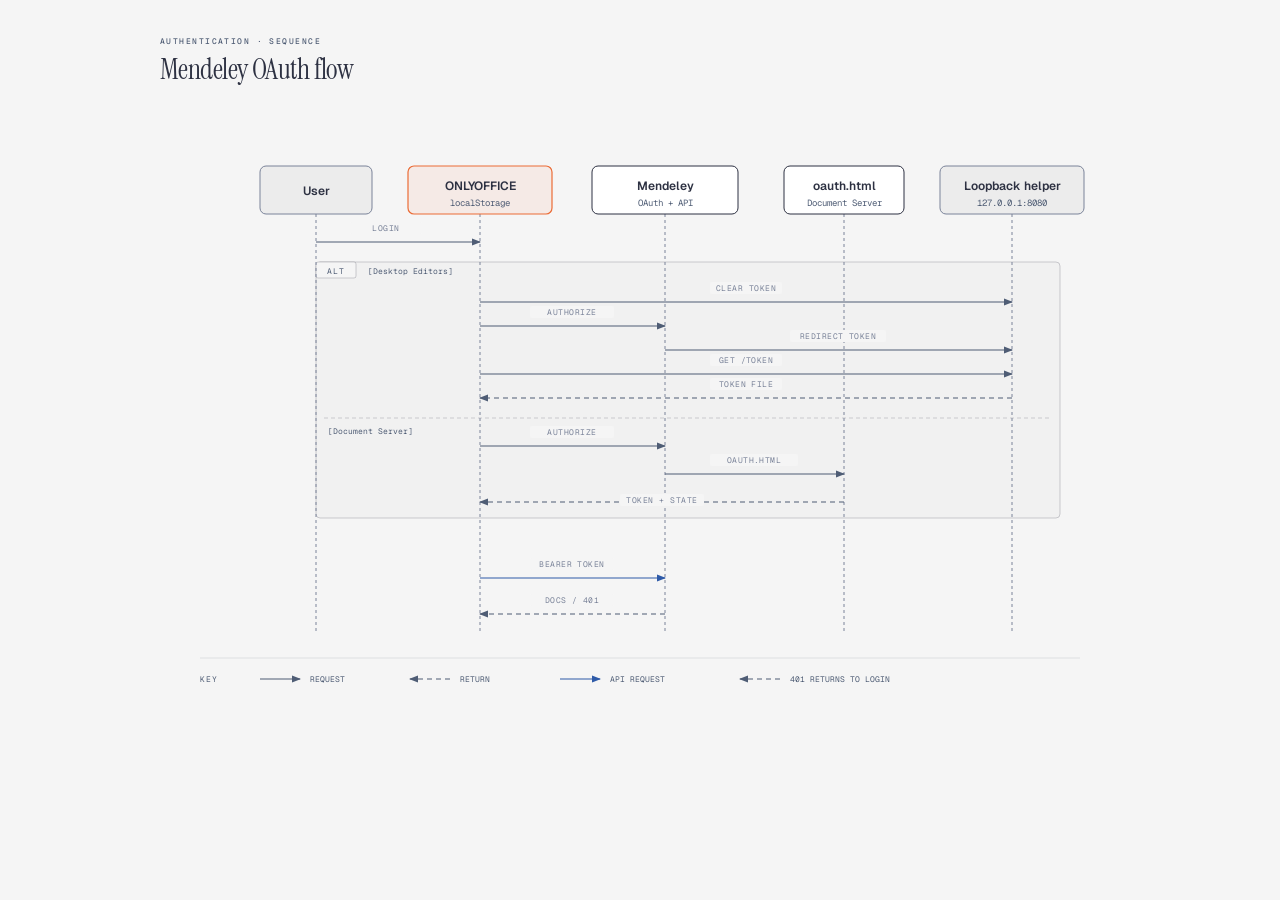
==== docs/mendeley-auth-sequence.html @ 27f3f656 "docs: polish README presentation" ====
<!DOCTYPE html>
<html lang="en">
<head>
  <meta charset="UTF-8">
  <meta name="viewport" content="width=device-width, initial-scale=1.0">
  <title>Mendeley OAuth flow</title>
  <link href="https://fonts.googleapis.com/css2?family=Instrument+Serif:ital@0;1&family=Geist:wght@400;500;600&family=Geist+Mono:wght@400;500;600&family=Noto+Serif:ital@0;1&family=Noto+Sans+KR:wght@400;500;600&family=Noto+Serif+KR:wght@400&family=Noto+Sans+TC:wght@400;500;600&family=Noto+Serif+TC:wght@400&display=swap" rel="stylesheet">
  <style>
    *, *::before, *::after { box-sizing: border-box; margin: 0; padding: 0; }
    :root {
      --paper: #f5f5f5;
      --ink: #2d3142;
      --muted: #4f5d75;
      --soft: #7a8399;
      --rule: rgba(45,49,66,0.12);
      --accent: #eb6c36;
      --link: #2e5aa8;
      --sans: 'Geist', system-ui, sans-serif;
      --serif: 'Instrument Serif', 'Noto Serif', 'Noto Serif KR', serif;
      --mono: 'Geist Mono', ui-monospace, monospace;
    }
    body { min-height: 100vh; padding: 36px 24px; background: var(--paper); color: var(--ink); font-family: var(--sans); }
    main { width: 100%; max-width: 960px; margin: 0 auto; }
    .eyebrow { margin-bottom: 8px; color: var(--muted); font: 500 8px var(--mono); letter-spacing: .18em; text-transform: uppercase; }
    h1 { margin-bottom: 20px; font: 400 28px/1.15 var(--serif); letter-spacing: -.02em; }
    .diagram-container { width: 100%; overflow-x: auto; }
    svg { display: block; width: 100%; min-width: 960px; }
    @media print { .diagram-container { overflow-x: visible; } svg { min-width: 0; } }
  </style>
</head>
<body>
  <main>
    <p class="eyebrow">Authentication · Sequence</p>
    <h1>Mendeley OAuth flow</h1>
    <div class="diagram-container">
      <svg viewBox="0 0 960 600" xmlns="http://www.w3.org/2000/svg" role="img" aria-labelledby="mendeley-auth-title mendeley-auth-desc">
        <title id="mendeley-auth-title">Mendeley OAuth flow</title>
        <desc id="mendeley-auth-desc">Shows Desktop Editors and Document Server OAuth callbacks, token storage, and authenticated Mendeley API access.</desc>
        <defs>
          <marker id="mendeley-auth-arrow" markerWidth="8" markerHeight="6" refX="7" refY="3" orient="auto"><polygon points="0 0, 8 3, 0 6" fill="#4f5d75"/></marker>
          <marker id="mendeley-auth-arrow-return" markerWidth="8" markerHeight="6" refX="7" refY="3" orient="auto"><polygon points="0 0, 8 3, 0 6" fill="#4f5d75"/></marker>
          <marker id="mendeley-auth-arrow-link" markerWidth="8" markerHeight="6" refX="7" refY="3" orient="auto"><polygon points="0 0, 8 3, 0 6" fill="#2e5aa8"/></marker>
          <marker id="mendeley-auth-arrow-accent" markerWidth="8" markerHeight="6" refX="7" refY="3" orient="auto"><polygon points="0 0, 8 3, 0 6" fill="#eb6c36"/></marker>
        </defs>
        <rect width="960" height="600" fill="#f5f5f5"/>

        <g>
          <rect x="156" y="156" width="744" height="256" rx="4" fill="rgba(45,49,66,0.02)" stroke="rgba(45,49,66,0.22)"/>
          <rect x="156" y="156" width="40" height="16" rx="2" fill="#f5f5f5" stroke="rgba(45,49,66,0.22)"/>
          <text x="176" y="168" fill="#4f5d75" font-family="'Geist Mono',monospace" font-size="8" text-anchor="middle" letter-spacing=".12em">ALT</text>
          <text x="208" y="168" fill="#4f5d75" font-family="'Geist Mono',monospace" font-size="8">[Desktop Editors]</text>
          <line x1="164" y1="312" x2="892" y2="312" stroke="rgba(45,49,66,0.20)" stroke-dasharray="4,3"/>
          <text x="168" y="328" fill="#4f5d75" font-family="'Geist Mono',monospace" font-size="8">[Document Server]</text>
        </g>
        <g fill="none" stroke="#7a8399" stroke-width="1" stroke-dasharray="3,3">
          <line x1="156" y1="108" x2="156" y2="528"/>
          <line x1="320" y1="108" x2="320" y2="528"/>
          <line x1="505" y1="108" x2="505" y2="528"/>
          <line x1="684" y1="108" x2="684" y2="528"/>
          <line x1="852" y1="108" x2="852" y2="528"/>
        </g>

        <g fill="none" stroke="#4f5d75" stroke-width="1.2" marker-end="url(#mendeley-auth-arrow)">
          <line x1="156" y1="136" x2="320" y2="136"/>
          <line x1="320" y1="196" x2="852" y2="196"/>
          <line x1="320" y1="220" x2="505" y2="220"/>
          <line x1="505" y1="244" x2="852" y2="244"/>
          <line x1="320" y1="268" x2="852" y2="268"/>
          <line x1="320" y1="340" x2="505" y2="340"/>
          <line x1="505" y1="368" x2="684" y2="368"/>
        </g>
        <g fill="none" stroke="#4f5d75" stroke-width="1.2" stroke-dasharray="5,4">
          <line x1="852" y1="292" x2="320" y2="292" marker-end="url(#mendeley-auth-arrow-return)"/>
          <line x1="684" y1="396" x2="320" y2="396" marker-end="url(#mendeley-auth-arrow-return)"/>
        </g>
        <g fill="none" stroke="#2e5aa8" stroke-width="1.2" marker-end="url(#mendeley-auth-arrow-link)">
          <line x1="320" y1="472" x2="505" y2="472"/>
        </g>
        <g fill="none" stroke="#4f5d75" stroke-width="1.2" stroke-dasharray="5,4">
          <line x1="505" y1="508" x2="320" y2="508" marker-end="url(#mendeley-auth-arrow-return)"/>
        </g>


        <g font-family="'Geist Mono',monospace" font-size="8" text-anchor="middle" letter-spacing=".06em" fill="#7a8399">
          <rect x="190" y="116" width="72" height="12" rx="2" fill="#f5f5f5"/><text x="226" y="125">LOGIN</text>
          <rect x="550" y="176" width="72" height="12" rx="2" fill="#f5f5f5"/><text x="586" y="185">CLEAR TOKEN</text>
          <rect x="370" y="200" width="84" height="12" rx="2" fill="#f5f5f5"/><text x="412" y="209">AUTHORIZE</text>
          <rect x="630" y="224" width="96" height="12" rx="2" fill="#f5f5f5"/><text x="678" y="233">REDIRECT TOKEN</text>
          <rect x="550" y="248" width="72" height="12" rx="2" fill="#f5f5f5"/><text x="586" y="257">GET /TOKEN</text>
          <rect x="550" y="272" width="72" height="12" rx="2" fill="#f5f5f5"/><text x="586" y="281">TOKEN FILE</text>
          <rect x="370" y="320" width="84" height="12" rx="2" fill="#f5f5f5"/><text x="412" y="329">AUTHORIZE</text>
          <rect x="550" y="348" width="88" height="12" rx="2" fill="#f5f5f5"/><text x="594" y="357">OAUTH.HTML</text>
          <rect x="460" y="388" width="84" height="12" rx="2" fill="#f5f5f5"/><text x="502" y="397">TOKEN + STATE</text>
          <rect x="370" y="452" width="84" height="12" rx="2" fill="#f5f5f5"/><text x="412" y="461">BEARER TOKEN</text>
          <rect x="370" y="488" width="84" height="12" rx="2" fill="#f5f5f5"/><text x="412" y="497">DOCS / 401</text>
        </g>

        <g font-family="'Geist',sans-serif" text-anchor="middle" fill="#2d3142">
          <g><rect x="100" y="60" width="112" height="48" rx="6" fill="#ececec" stroke="#7a8399"/><text x="156" y="89" font-size="12" font-weight="600">User</text></g>
          <g><rect x="248" y="60" width="144" height="48" rx="6" fill="rgba(235,108,54,0.08)" stroke="#eb6c36" stroke-width="1.2"/><text x="320" y="84" font-size="12" font-weight="600">ONLYOFFICE</text><text x="320" y="100" fill="#4f5d75" font-family="'Geist Mono',monospace" font-size="9">localStorage</text></g>
          <g><rect x="432" y="60" width="146" height="48" rx="6" fill="#ffffff" stroke="#2d3142"/><text x="505" y="84" font-size="12" font-weight="600">Mendeley</text><text x="505" y="100" fill="#4f5d75" font-family="'Geist Mono',monospace" font-size="9">OAuth + API</text></g>
          <g><rect x="624" y="60" width="120" height="48" rx="6" fill="#ffffff" stroke="#2d3142"/><text x="684" y="84" font-size="12" font-weight="600">oauth.html</text><text x="684" y="100" fill="#4f5d75" font-family="'Geist Mono',monospace" font-size="9">Document Server</text></g>
          <g><rect x="780" y="60" width="144" height="48" rx="6" fill="#ececec" stroke="#7a8399"/><text x="852" y="84" font-size="12" font-weight="600">Loopback helper</text><text x="852" y="100" fill="#4f5d75" font-family="'Geist Mono',monospace" font-size="9">127.0.0.1:8080</text></g>
        </g>

        <line x1="40" y1="552" x2="920" y2="552" stroke="rgba(45,49,66,0.12)"/>
        <g font-family="'Geist Mono',monospace" font-size="8" fill="#4f5d75">
          <text x="40" y="576" letter-spacing=".14em">KEY</text>
          <line x1="100" y1="573" x2="140" y2="573" stroke="#4f5d75" stroke-width="1.2" marker-end="url(#mendeley-auth-arrow)"/>
          <text x="150" y="576">REQUEST</text>
          <line x1="290" y1="573" x2="250" y2="573" stroke="#4f5d75" stroke-width="1.2" stroke-dasharray="5,4" marker-end="url(#mendeley-auth-arrow-return)"/>
          <text x="300" y="576">RETURN</text>
          <line x1="400" y1="573" x2="440" y2="573" stroke="#2e5aa8" stroke-width="1.2" marker-end="url(#mendeley-auth-arrow-link)"/>
          <text x="450" y="576">API REQUEST</text>
          <line x1="620" y1="573" x2="580" y2="573" stroke="#4f5d75" stroke-width="1.2" stroke-dasharray="5,4" marker-end="url(#mendeley-auth-arrow-return)"/>
          <text x="630" y="576">401 RETURNS TO LOGIN</text>
        </g>
      </svg>
    </div>
  </main>
</body>
</html>
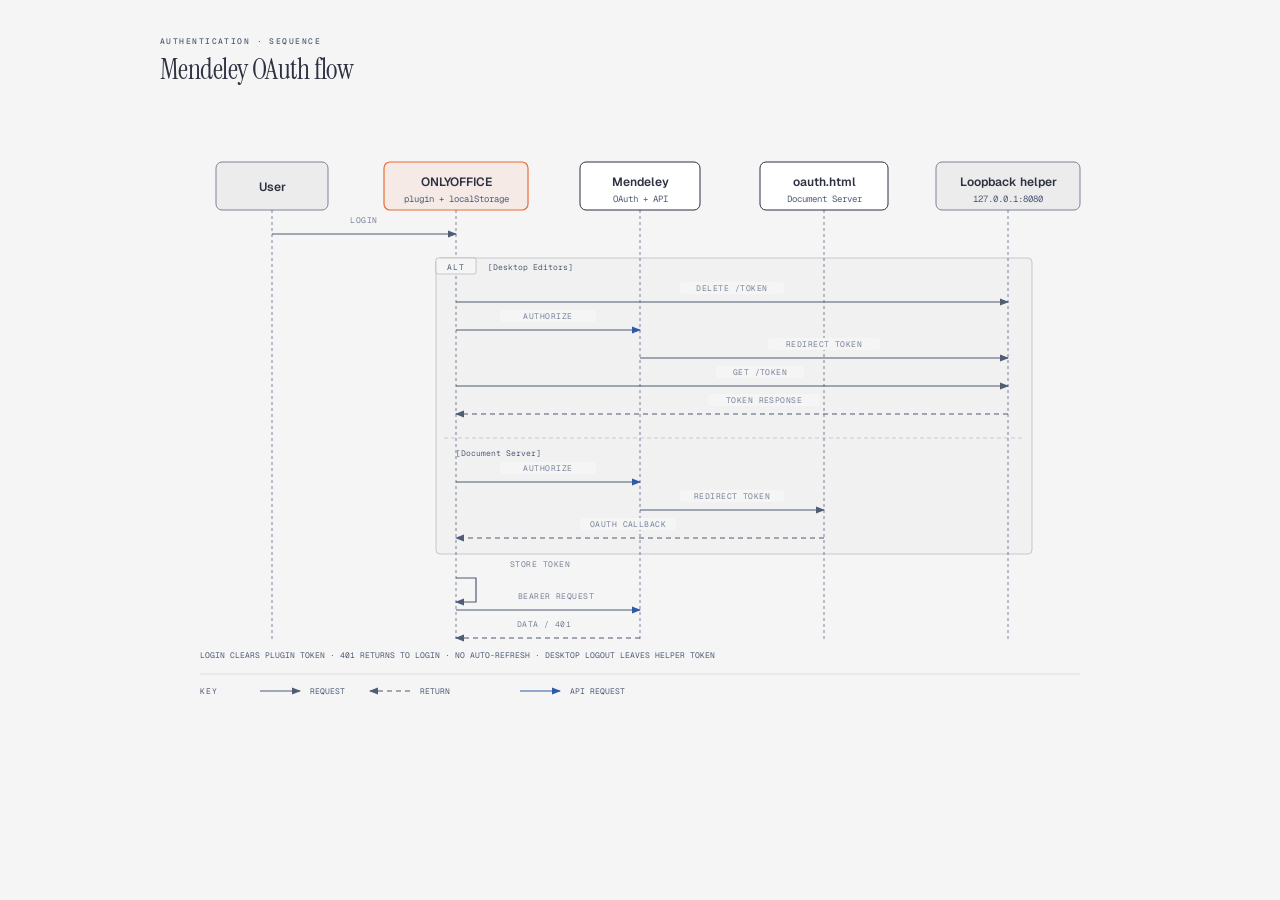
==== commit cc96e9cc: "docs: update authentication and workflow diagrams" ====
--- a/docs/mendeley-auth-sequence.html
+++ b/docs/mendeley-auth-sequence.html
@@ -35,86 +35,85 @@
     <div class="diagram-container">
       <svg viewBox="0 0 960 600" xmlns="http://www.w3.org/2000/svg" role="img" aria-labelledby="mendeley-auth-title mendeley-auth-desc">
         <title id="mendeley-auth-title">Mendeley OAuth flow</title>
-        <desc id="mendeley-auth-desc">Shows Desktop Editors and Document Server OAuth callbacks, token storage, and authenticated Mendeley API access.</desc>
+        <desc id="mendeley-auth-desc">Shows manual sign-in, helper token cleanup, Desktop and Document Server callbacks, local token storage, and authenticated API access.</desc>
         <defs>
           <marker id="mendeley-auth-arrow" markerWidth="8" markerHeight="6" refX="7" refY="3" orient="auto"><polygon points="0 0, 8 3, 0 6" fill="#4f5d75"/></marker>
           <marker id="mendeley-auth-arrow-return" markerWidth="8" markerHeight="6" refX="7" refY="3" orient="auto"><polygon points="0 0, 8 3, 0 6" fill="#4f5d75"/></marker>
           <marker id="mendeley-auth-arrow-link" markerWidth="8" markerHeight="6" refX="7" refY="3" orient="auto"><polygon points="0 0, 8 3, 0 6" fill="#2e5aa8"/></marker>
-          <marker id="mendeley-auth-arrow-accent" markerWidth="8" markerHeight="6" refX="7" refY="3" orient="auto"><polygon points="0 0, 8 3, 0 6" fill="#eb6c36"/></marker>
         </defs>
         <rect width="960" height="600" fill="#f5f5f5"/>
 
+        <g fill="none" stroke="#7a8399" stroke-width="1" stroke-dasharray="3,3">
+          <line x1="112" y1="104" x2="112" y2="536"/>
+          <line x1="296" y1="104" x2="296" y2="536"/>
+          <line x1="480" y1="104" x2="480" y2="536"/>
+          <line x1="664" y1="104" x2="664" y2="536"/>
+          <line x1="848" y1="104" x2="848" y2="536"/>
+        </g>
+
         <g>
-          <rect x="156" y="156" width="744" height="256" rx="4" fill="rgba(45,49,66,0.02)" stroke="rgba(45,49,66,0.22)"/>
-          <rect x="156" y="156" width="40" height="16" rx="2" fill="#f5f5f5" stroke="rgba(45,49,66,0.22)"/>
-          <text x="176" y="168" fill="#4f5d75" font-family="'Geist Mono',monospace" font-size="8" text-anchor="middle" letter-spacing=".12em">ALT</text>
-          <text x="208" y="168" fill="#4f5d75" font-family="'Geist Mono',monospace" font-size="8">[Desktop Editors]</text>
-          <line x1="164" y1="312" x2="892" y2="312" stroke="rgba(45,49,66,0.20)" stroke-dasharray="4,3"/>
-          <text x="168" y="328" fill="#4f5d75" font-family="'Geist Mono',monospace" font-size="8">[Document Server]</text>
-        </g>
-        <g fill="none" stroke="#7a8399" stroke-width="1" stroke-dasharray="3,3">
-          <line x1="156" y1="108" x2="156" y2="528"/>
-          <line x1="320" y1="108" x2="320" y2="528"/>
-          <line x1="505" y1="108" x2="505" y2="528"/>
-          <line x1="684" y1="108" x2="684" y2="528"/>
-          <line x1="852" y1="108" x2="852" y2="528"/>
+          <rect x="276" y="152" width="596" height="296" rx="4" fill="rgba(45,49,66,0.02)" stroke="rgba(45,49,66,0.22)"/>
+          <rect x="276" y="152" width="40" height="16" rx="2" fill="#f5f5f5" stroke="rgba(45,49,66,0.22)"/>
+          <text x="296" y="164" fill="#4f5d75" font-family="'Geist Mono',monospace" font-size="8" text-anchor="middle" letter-spacing=".12em">ALT</text>
+          <text x="328" y="164" fill="#4f5d75" font-family="'Geist Mono',monospace" font-size="8">[Desktop Editors]</text>
+          <line x1="284" y1="332" x2="864" y2="332" stroke="rgba(45,49,66,0.20)" stroke-dasharray="4,3"/>
+          <text x="296" y="350" fill="#4f5d75" font-family="'Geist Mono',monospace" font-size="8">[Document Server]</text>
         </g>
 
         <g fill="none" stroke="#4f5d75" stroke-width="1.2" marker-end="url(#mendeley-auth-arrow)">
-          <line x1="156" y1="136" x2="320" y2="136"/>
-          <line x1="320" y1="196" x2="852" y2="196"/>
-          <line x1="320" y1="220" x2="505" y2="220"/>
-          <line x1="505" y1="244" x2="852" y2="244"/>
-          <line x1="320" y1="268" x2="852" y2="268"/>
-          <line x1="320" y1="340" x2="505" y2="340"/>
-          <line x1="505" y1="368" x2="684" y2="368"/>
+          <line x1="112" y1="128" x2="296" y2="128"/>
+          <line x1="296" y1="196" x2="848" y2="196"/>
+          <line x1="296" y1="224" x2="480" y2="224" marker-end="url(#mendeley-auth-arrow-link)"/>
+          <line x1="480" y1="252" x2="848" y2="252"/>
+          <line x1="296" y1="280" x2="848" y2="280"/>
+          <line x1="296" y1="376" x2="480" y2="376" marker-end="url(#mendeley-auth-arrow-link)"/>
+          <line x1="480" y1="404" x2="664" y2="404"/>
+          <line x1="296" y1="504" x2="480" y2="504" marker-end="url(#mendeley-auth-arrow-link)"/>
         </g>
-        <g fill="none" stroke="#4f5d75" stroke-width="1.2" stroke-dasharray="5,4">
-          <line x1="852" y1="292" x2="320" y2="292" marker-end="url(#mendeley-auth-arrow-return)"/>
-          <line x1="684" y1="396" x2="320" y2="396" marker-end="url(#mendeley-auth-arrow-return)"/>
+        <g fill="none" stroke="#4f5d75" stroke-width="1.2" stroke-dasharray="5,4" marker-end="url(#mendeley-auth-arrow-return)">
+          <line x1="848" y1="308" x2="296" y2="308"/>
+          <line x1="664" y1="432" x2="296" y2="432"/>
+          <line x1="480" y1="532" x2="296" y2="532"/>
         </g>
-        <g fill="none" stroke="#2e5aa8" stroke-width="1.2" marker-end="url(#mendeley-auth-arrow-link)">
-          <line x1="320" y1="472" x2="505" y2="472"/>
-        </g>
-        <g fill="none" stroke="#4f5d75" stroke-width="1.2" stroke-dasharray="5,4">
-          <line x1="505" y1="508" x2="320" y2="508" marker-end="url(#mendeley-auth-arrow-return)"/>
+        <g fill="none" stroke="#4f5d75" stroke-width="1.2">
+          <path d="M296 472h20v24h-20" marker-end="url(#mendeley-auth-arrow)"/>
         </g>
 
-
         <g font-family="'Geist Mono',monospace" font-size="8" text-anchor="middle" letter-spacing=".06em" fill="#7a8399">
-          <rect x="190" y="116" width="72" height="12" rx="2" fill="#f5f5f5"/><text x="226" y="125">LOGIN</text>
-          <rect x="550" y="176" width="72" height="12" rx="2" fill="#f5f5f5"/><text x="586" y="185">CLEAR TOKEN</text>
-          <rect x="370" y="200" width="84" height="12" rx="2" fill="#f5f5f5"/><text x="412" y="209">AUTHORIZE</text>
-          <rect x="630" y="224" width="96" height="12" rx="2" fill="#f5f5f5"/><text x="678" y="233">REDIRECT TOKEN</text>
-          <rect x="550" y="248" width="72" height="12" rx="2" fill="#f5f5f5"/><text x="586" y="257">GET /TOKEN</text>
-          <rect x="550" y="272" width="72" height="12" rx="2" fill="#f5f5f5"/><text x="586" y="281">TOKEN FILE</text>
-          <rect x="370" y="320" width="84" height="12" rx="2" fill="#f5f5f5"/><text x="412" y="329">AUTHORIZE</text>
-          <rect x="550" y="348" width="88" height="12" rx="2" fill="#f5f5f5"/><text x="594" y="357">OAUTH.HTML</text>
-          <rect x="460" y="388" width="84" height="12" rx="2" fill="#f5f5f5"/><text x="502" y="397">TOKEN + STATE</text>
-          <rect x="370" y="452" width="84" height="12" rx="2" fill="#f5f5f5"/><text x="412" y="461">BEARER TOKEN</text>
-          <rect x="370" y="488" width="84" height="12" rx="2" fill="#f5f5f5"/><text x="412" y="497">DOCS / 401</text>
+          <rect x="164" y="108" width="80" height="12" rx="2" fill="#f5f5f5"/><text x="204" y="117">LOGIN</text>
+          <rect x="520" y="176" width="104" height="12" rx="2" fill="#f5f5f5"/><text x="572" y="185">DELETE /TOKEN</text>
+          <rect x="340" y="204" width="96" height="12" rx="2" fill="#f5f5f5"/><text x="388" y="213">AUTHORIZE</text>
+          <rect x="608" y="232" width="112" height="12" rx="2" fill="#f5f5f5"/><text x="664" y="241">REDIRECT TOKEN</text>
+          <rect x="556" y="260" width="88" height="12" rx="2" fill="#f5f5f5"/><text x="600" y="269">GET /TOKEN</text>
+          <rect x="548" y="288" width="112" height="12" rx="2" fill="#f5f5f5"/><text x="604" y="297">TOKEN RESPONSE</text>
+          <rect x="340" y="356" width="96" height="12" rx="2" fill="#f5f5f5"/><text x="388" y="365">AUTHORIZE</text>
+          <rect x="520" y="384" width="104" height="12" rx="2" fill="#f5f5f5"/><text x="572" y="393">REDIRECT TOKEN</text>
+          <rect x="420" y="412" width="96" height="12" rx="2" fill="#f5f5f5"/><text x="468" y="421">OAUTH CALLBACK</text>
+          <rect x="324" y="452" width="112" height="12" rx="2" fill="#f5f5f5"/><text x="380" y="461">STORE TOKEN</text>
+          <rect x="332" y="484" width="128" height="12" rx="2" fill="#f5f5f5"/><text x="396" y="493">BEARER REQUEST</text>
+          <rect x="328" y="512" width="112" height="12" rx="2" fill="#f5f5f5"/><text x="384" y="521">DATA / 401</text>
         </g>
 
         <g font-family="'Geist',sans-serif" text-anchor="middle" fill="#2d3142">
-          <g><rect x="100" y="60" width="112" height="48" rx="6" fill="#ececec" stroke="#7a8399"/><text x="156" y="89" font-size="12" font-weight="600">User</text></g>
-          <g><rect x="248" y="60" width="144" height="48" rx="6" fill="rgba(235,108,54,0.08)" stroke="#eb6c36" stroke-width="1.2"/><text x="320" y="84" font-size="12" font-weight="600">ONLYOFFICE</text><text x="320" y="100" fill="#4f5d75" font-family="'Geist Mono',monospace" font-size="9">localStorage</text></g>
-          <g><rect x="432" y="60" width="146" height="48" rx="6" fill="#ffffff" stroke="#2d3142"/><text x="505" y="84" font-size="12" font-weight="600">Mendeley</text><text x="505" y="100" fill="#4f5d75" font-family="'Geist Mono',monospace" font-size="9">OAuth + API</text></g>
-          <g><rect x="624" y="60" width="120" height="48" rx="6" fill="#ffffff" stroke="#2d3142"/><text x="684" y="84" font-size="12" font-weight="600">oauth.html</text><text x="684" y="100" fill="#4f5d75" font-family="'Geist Mono',monospace" font-size="9">Document Server</text></g>
-          <g><rect x="780" y="60" width="144" height="48" rx="6" fill="#ececec" stroke="#7a8399"/><text x="852" y="84" font-size="12" font-weight="600">Loopback helper</text><text x="852" y="100" fill="#4f5d75" font-family="'Geist Mono',monospace" font-size="9">127.0.0.1:8080</text></g>
+          <g><rect x="56" y="56" width="112" height="48" rx="6" fill="#ececec" stroke="#7a8399"/><text x="112" y="85" font-size="12" font-weight="600">User</text></g>
+          <g><rect x="224" y="56" width="144" height="48" rx="6" fill="rgba(235,108,54,0.08)" stroke="#eb6c36" stroke-width="1.2"/><text x="296" y="80" font-size="12" font-weight="600">ONLYOFFICE</text><text x="296" y="96" fill="#4f5d75" font-family="'Geist Mono',monospace" font-size="9">plugin + localStorage</text></g>
+          <g><rect x="420" y="56" width="120" height="48" rx="6" fill="#ffffff" stroke="#2d3142"/><text x="480" y="80" font-size="12" font-weight="600">Mendeley</text><text x="480" y="96" fill="#4f5d75" font-family="'Geist Mono',monospace" font-size="9">OAuth + API</text></g>
+          <g><rect x="600" y="56" width="128" height="48" rx="6" fill="#ffffff" stroke="#2d3142"/><text x="664" y="80" font-size="12" font-weight="600">oauth.html</text><text x="664" y="96" fill="#4f5d75" font-family="'Geist Mono',monospace" font-size="9">Document Server</text></g>
+          <g><rect x="776" y="56" width="144" height="48" rx="6" fill="#ececec" stroke="#7a8399"/><text x="848" y="80" font-size="12" font-weight="600">Loopback helper</text><text x="848" y="96" fill="#4f5d75" font-family="'Geist Mono',monospace" font-size="9">127.0.0.1:8080</text></g>
         </g>
 
-        <line x1="40" y1="552" x2="920" y2="552" stroke="rgba(45,49,66,0.12)"/>
+        <text x="40" y="552" fill="#4f5d75" font-family="'Geist Mono',monospace" font-size="8">LOGIN CLEARS PLUGIN TOKEN · 401 RETURNS TO LOGIN · NO AUTO-REFRESH · DESKTOP LOGOUT LEAVES HELPER TOKEN</text>
+        <line x1="40" y1="568" x2="920" y2="568" stroke="rgba(45,49,66,0.12)"/>
         <g font-family="'Geist Mono',monospace" font-size="8" fill="#4f5d75">
-          <text x="40" y="576" letter-spacing=".14em">KEY</text>
-          <line x1="100" y1="573" x2="140" y2="573" stroke="#4f5d75" stroke-width="1.2" marker-end="url(#mendeley-auth-arrow)"/>
-          <text x="150" y="576">REQUEST</text>
-          <line x1="290" y1="573" x2="250" y2="573" stroke="#4f5d75" stroke-width="1.2" stroke-dasharray="5,4" marker-end="url(#mendeley-auth-arrow-return)"/>
-          <text x="300" y="576">RETURN</text>
-          <line x1="400" y1="573" x2="440" y2="573" stroke="#2e5aa8" stroke-width="1.2" marker-end="url(#mendeley-auth-arrow-link)"/>
-          <text x="450" y="576">API REQUEST</text>
-          <line x1="620" y1="573" x2="580" y2="573" stroke="#4f5d75" stroke-width="1.2" stroke-dasharray="5,4" marker-end="url(#mendeley-auth-arrow-return)"/>
-          <text x="630" y="576">401 RETURNS TO LOGIN</text>
+          <text x="40" y="588" letter-spacing=".14em">KEY</text>
+          <line x1="100" y1="585" x2="140" y2="585" stroke="#4f5d75" stroke-width="1.2" marker-end="url(#mendeley-auth-arrow)"/>
+          <text x="150" y="588">REQUEST</text>
+          <line x1="250" y1="585" x2="210" y2="585" stroke="#4f5d75" stroke-width="1.2" stroke-dasharray="5,4" marker-end="url(#mendeley-auth-arrow-return)"/>
+          <text x="260" y="588">RETURN</text>
+          <line x1="360" y1="585" x2="400" y2="585" stroke="#2e5aa8" stroke-width="1.2" marker-end="url(#mendeley-auth-arrow-link)"/>
+          <text x="410" y="588">API REQUEST</text>
         </g>
+
       </svg>
     </div>
   </main>
